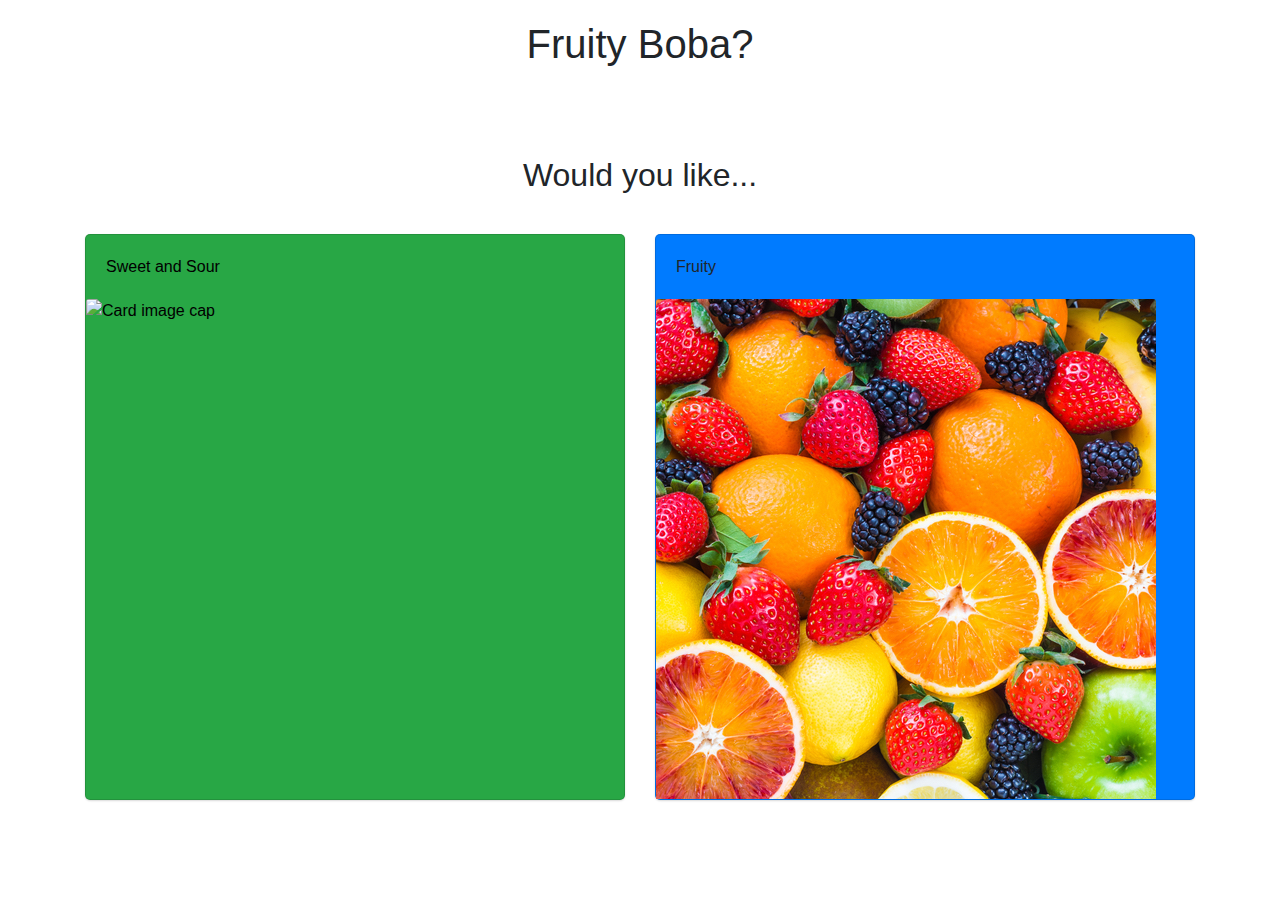
==== pages/fruity.html @ 81be018a "sth" ====
<!DOCTYPE html>
<html lang="en">
<head>
    <meta charset="UTF-8">
    <meta name="viewport" content="width=device-width, initial-scale=1.0">
    <meta http-equiv="X-UA-Compatible" content="ie=edge">
    <title>Boba Calculator</title>

    <link href="https://stackpath.bootstrapcdn.com/bootstrap/4.3.1/css/bootstrap.min.css" rel="stylesheet" integrity="sha384-ggOyR0iXCbMQv3Xipma34MD+dH/1fQ784/j6cY/iJTQUOhcWr7x9JvoRxT2MZw1T" crossorigin="anonymous">
    <link rel="stylesheet" type="text/css" href="/css/main.css">

    <script src="js/client.js"></script>

</head>
<body>

    <section id="header">
        <h1 class="text-center">Fruity Boba?</h1>
    </section>

    <section id="front-main">
        <div class="container">
            <div class="row">
                <div class="col">
                    <h2 class="text-center text-red" style="padding-bottom: 2rem;">Would you like...</h2>
                </div>
            </div>   
            <div class="row">
                <div class="col">                        
                    <a href="#">
                        <div class="card bg-success">
                            <div class="card-body">
                                Sweet and Sour
                            </div>
                            <img class="card-img-top" src="../picture/sweet and sour.jpg" alt="Card image cap">
                        </div>
                    </a>
                </div>
                <div class="col">
                    <div class="card bg-primary">
                        <div class="card-body">
                            Fruity
                        </div>
                        <img class="card-img-top" src="../picture/fruit.jpg" alt="Card image cap">
                    </div>
                </div>
            </div>         
        </div>
    </section>
   

</body>
</html>
---- css/main.css ----
a {
    color: black;   

}

a:hover {
    text-decoration: none;
    color: black;
}


#header {
    padding-top: 20px;
}

#front-main {
    padding-top: 5rem;
}

.card {
    box-shadow: 0 1px 2px rgba(0,0,0,0.15); 
    border-radius: 5px;
    transition: all .6s cubic-bezier(0.165, 0.84, 0.44, 1);
}

.card:hover {
    transform: scale(1.05, 1.25);
}

.card img {
    width: 500px;
    height: 500px;
}
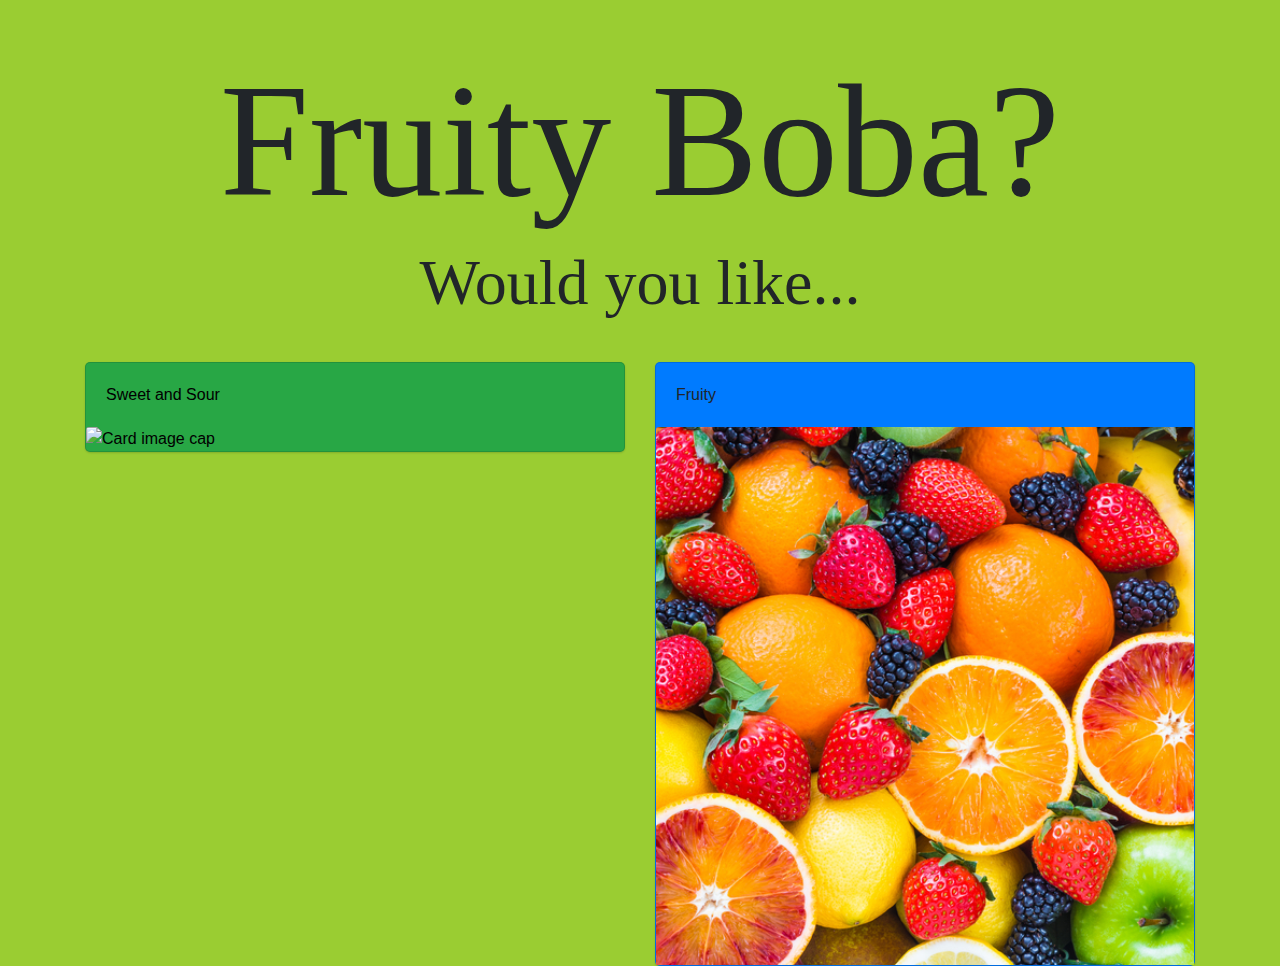
==== commit 44ae164f: "sth" ====
--- a/pages/fruity.html
+++ b/pages/fruity.html
@@ -1,5 +1,6 @@
 <!DOCTYPE html>
 <html lang="en">
+    <body style = "background-color:yellowgreen"
 <head>
     <meta charset="UTF-8">
     <meta name="viewport" content="width=device-width, initial-scale=1.0">
@@ -32,7 +33,7 @@
                             <div class="card-body">
                                 Sweet and Sour
                             </div>
-                            <img class="card-img-top" src="../picture/sweet and sour.jpg" alt="Card image cap">
+                            <img class="card-img-top" src="https://cdnimg.webstaurantstore.com/images/products/large/78290/1671999.jpg" alt="Card image cap">
                         </div>
                     </a>
                 </div>
--- a/css/main.css
+++ b/css/main.css
@@ -10,11 +10,21 @@
 
 
 #header {
-    padding-top: 20px;
+    padding-top: 45px;
+    font-family: fantasy;
+}
+
+#header h1 {
+    font-size: 10rem;
+}
+
+#headersweet {
+    font-family: cursive;
+    font-size: 50rem;
 }
 
 #front-main {
-    padding-top: 5rem;
+    padding-top: 0.01rem;
 }
 
 .card {
@@ -26,8 +36,7 @@
 .card:hover {
     transform: scale(1.05, 1.25);
 }
-
-.card img {
-    width: 500px;
-    height: 500px;
+h2 {
+    font-family: fantasy;
+    font-size: 4rem;
 }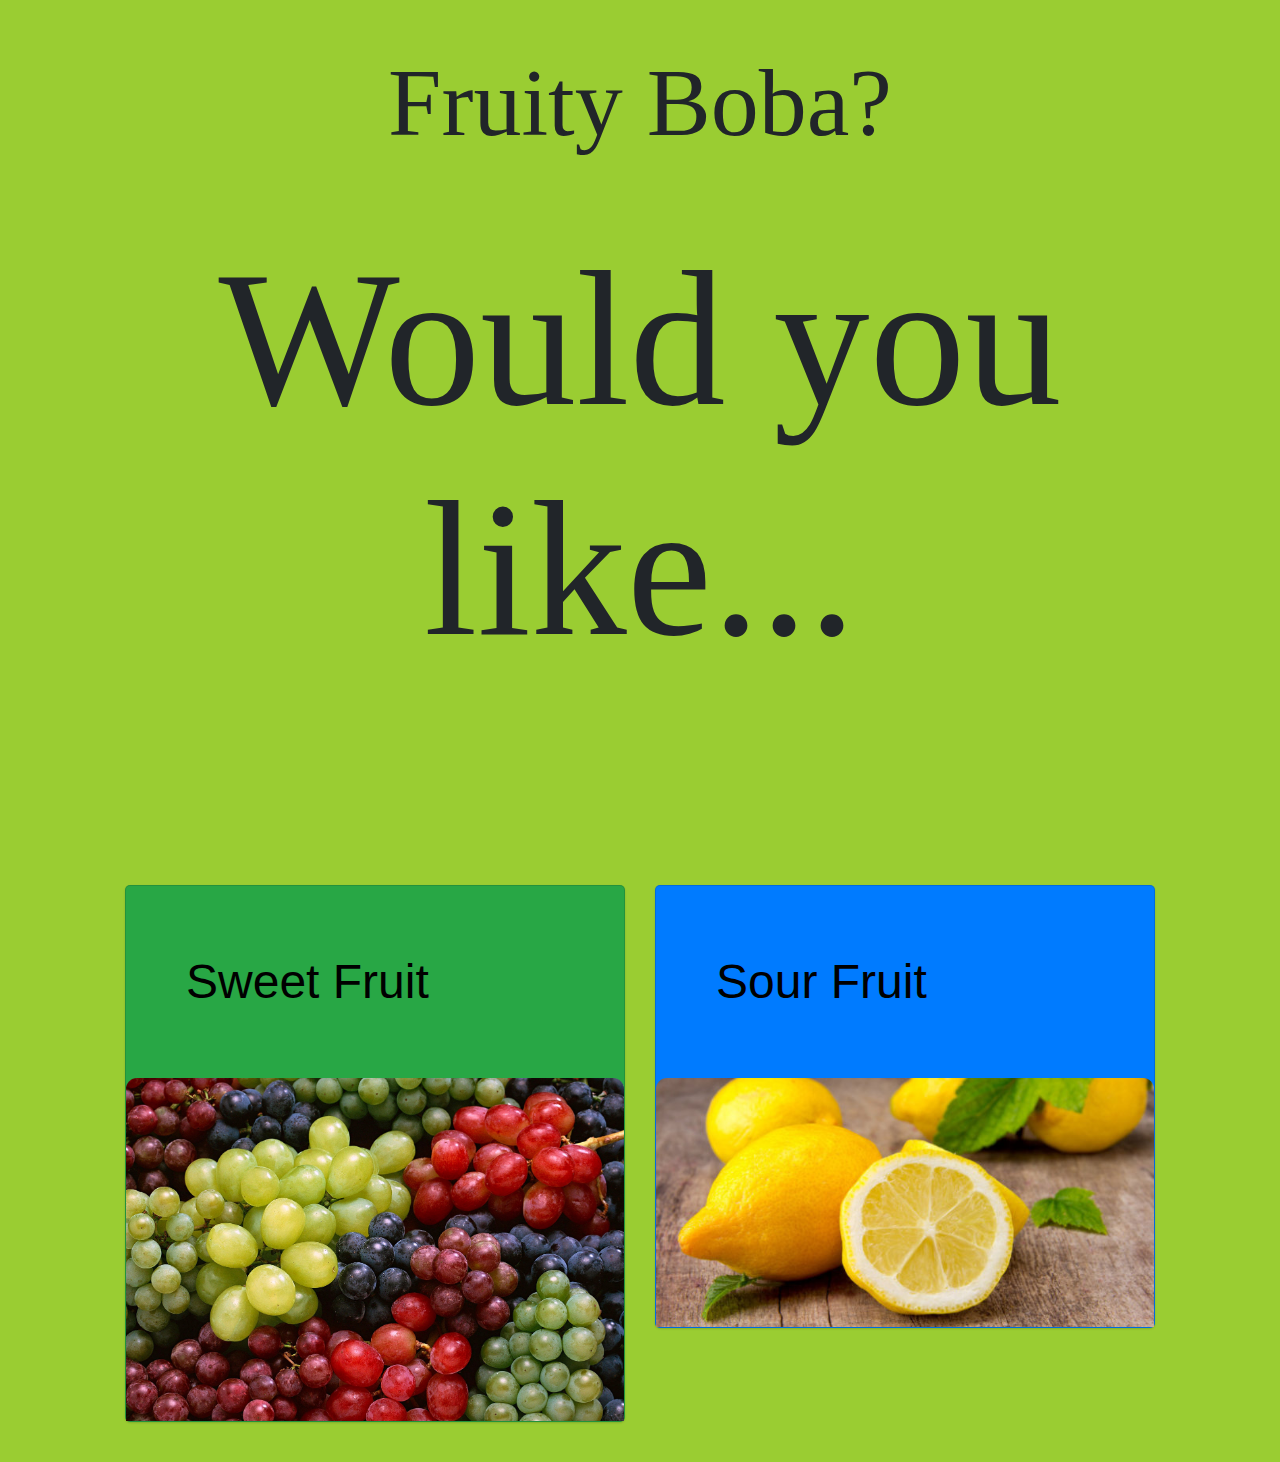
==== commit 304e921f: "update" ====
--- a/pages/fruity.html
+++ b/pages/fruity.html
@@ -28,22 +28,24 @@
             </div>   
             <div class="row">
                 <div class="col">                        
-                    <a href="#">
+                    <a href="/pages/sweetFruit.html">
                         <div class="card bg-success">
                             <div class="card-body">
-                                Sweet and Sour
+                                Sweet Fruit
                             </div>
-                            <img class="card-img-top" src="https://cdnimg.webstaurantstore.com/images/products/large/78290/1671999.jpg" alt="Card image cap">
+                            <img class="card-img-top" src="/picture/sweetFruit.jpg"" alt="Card image cap">
                         </div>
                     </a>
                 </div>
                 <div class="col">
-                    <div class="card bg-primary">
-                        <div class="card-body">
-                            Fruity
+                    <a href="/pages/sourFruit.html">
+                        <div class="card bg-primary">
+                            <div class="card-body">
+                                Sour Fruit
+                            </div>
+                            <img class="card-img-top" src="/picture/sour.jpg" alt="Card image cap">
                         </div>
-                        <img class="card-img-top" src="../picture/fruit.jpg" alt="Card image cap">
-                    </div>
+                    </a>
                 </div>
             </div>         
         </div>
--- a/css/main.css
+++ b/css/main.css
@@ -1,3 +1,10 @@
+html {
+    font-family: 'Source Sans Pro', sans-serif;
+    font-size: 48px;
+    font-weight: 600;
+    line-height: 1;
+  }
+
 a {
     color: black;   
 
@@ -15,7 +22,7 @@
 }
 
 #header h1 {
-    font-size: 10rem;
+    font-size: 2rem;
 }
 
 #headersweet {
@@ -31,12 +38,56 @@
     box-shadow: 0 1px 2px rgba(0,0,0,0.15); 
     border-radius: 5px;
     transition: all .6s cubic-bezier(0.165, 0.84, 0.44, 1);
+
 }
 
 .card:hover {
-    transform: scale(1.05, 1.25);
+    transform: scale(1.05, 1.05);
 }
 h2 {
     font-family: fantasy;
     font-size: 4rem;
-}+}
+
+p {
+    margin: 0;
+  }
+  
+  .cell {
+    margin-left: auto;
+    margin-right: auto;
+    max-width: 600px;
+  }
+  
+  .container {
+    display: flex;
+    height: 100vh;
+    flex-direction: column;
+    
+
+  .row {
+    padding: 40px;
+  }
+  
+  .row--bacon {
+    background-color: #feeee5;
+  }
+  
+
+.row {
+    padding: 40px;
+  }
+  
+  .row--bacon {
+    background-color: #feeee5;
+  }
+  
+  .row--emoji {
+    background-color: #9c2b38;
+  }
+  
+  .row--stars {
+    background-color: #0d0921;
+  }
+  
+  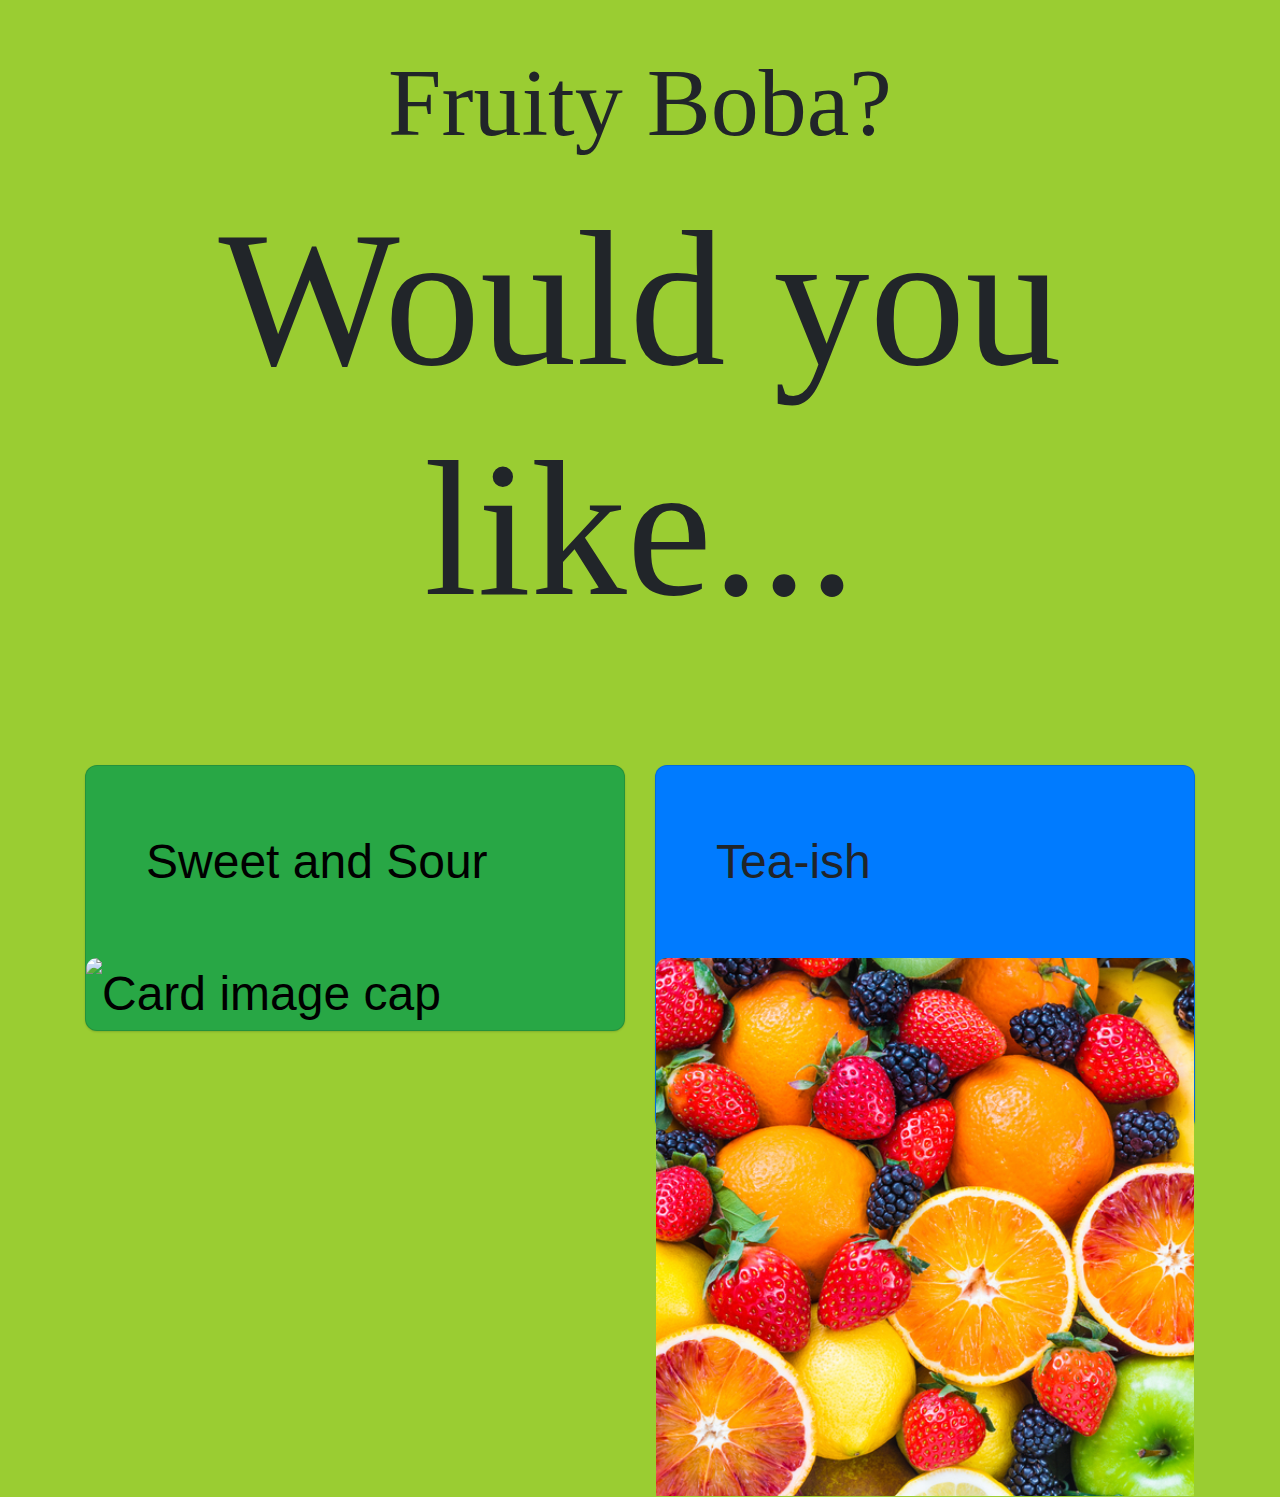
==== commit 93789d91: "Fix index styling" ====
--- a/pages/fruity.html
+++ b/pages/fruity.html
@@ -28,24 +28,22 @@
             </div>   
             <div class="row">
                 <div class="col">                        
-                    <a href="/pages/sweetFruit.html">
+                    <a href="#">
                         <div class="card bg-success">
                             <div class="card-body">
-                                Sweet Fruit
+                                Sweet and Sour
                             </div>
-                            <img class="card-img-top" src="/picture/sweetFruit.jpg"" alt="Card image cap">
+                            <img class="card-img-top" src="https://cdnimg.webstaurantstore.com/images/products/large/78290/1671999.jpg" alt="Card image cap">
                         </div>
                     </a>
                 </div>
                 <div class="col">
-                    <a href="/pages/sourFruit.html">
-                        <div class="card bg-primary">
-                            <div class="card-body">
-                                Sour Fruit
-                            </div>
-                            <img class="card-img-top" src="/picture/sour.jpg" alt="Card image cap">
+                    <div class="card bg-primary">
+                        <div class="card-body">
+                            Tea-ish
                         </div>
-                    </a>
+                        <img class="card-img-top" src="../picture/fruit.jpg" alt="Card image cap">
+                    </div>
                 </div>
             </div>         
         </div>
--- a/css/main.css
+++ b/css/main.css
@@ -7,7 +7,6 @@
 
 a {
     color: black;   
-
 }
 
 a:hover {
@@ -36,58 +35,29 @@
 
 .card {
     box-shadow: 0 1px 2px rgba(0,0,0,0.15); 
-    border-radius: 5px;
     transition: all .6s cubic-bezier(0.165, 0.84, 0.44, 1);
+    max-height: 50%;
+}
 
-}
+
 
 .card:hover {
     transform: scale(1.05, 1.05);
 }
+
+.card p {
+  font-size: 0.5rem;
+  font-weight: bold;  
+}
+
 h2 {
     font-family: fantasy;
     font-size: 4rem;
 }
 
-p {
-    margin: 0;
-  }
   
   .cell {
     margin-left: auto;
     margin-right: auto;
     max-width: 600px;
-  }
-  
-  .container {
-    display: flex;
-    height: 100vh;
-    flex-direction: column;
-    
-
-  .row {
-    padding: 40px;
-  }
-  
-  .row--bacon {
-    background-color: #feeee5;
-  }
-  
-
-.row {
-    padding: 40px;
-  }
-  
-  .row--bacon {
-    background-color: #feeee5;
-  }
-  
-  .row--emoji {
-    background-color: #9c2b38;
-  }
-  
-  .row--stars {
-    background-color: #0d0921;
-  }
-  
-  +  }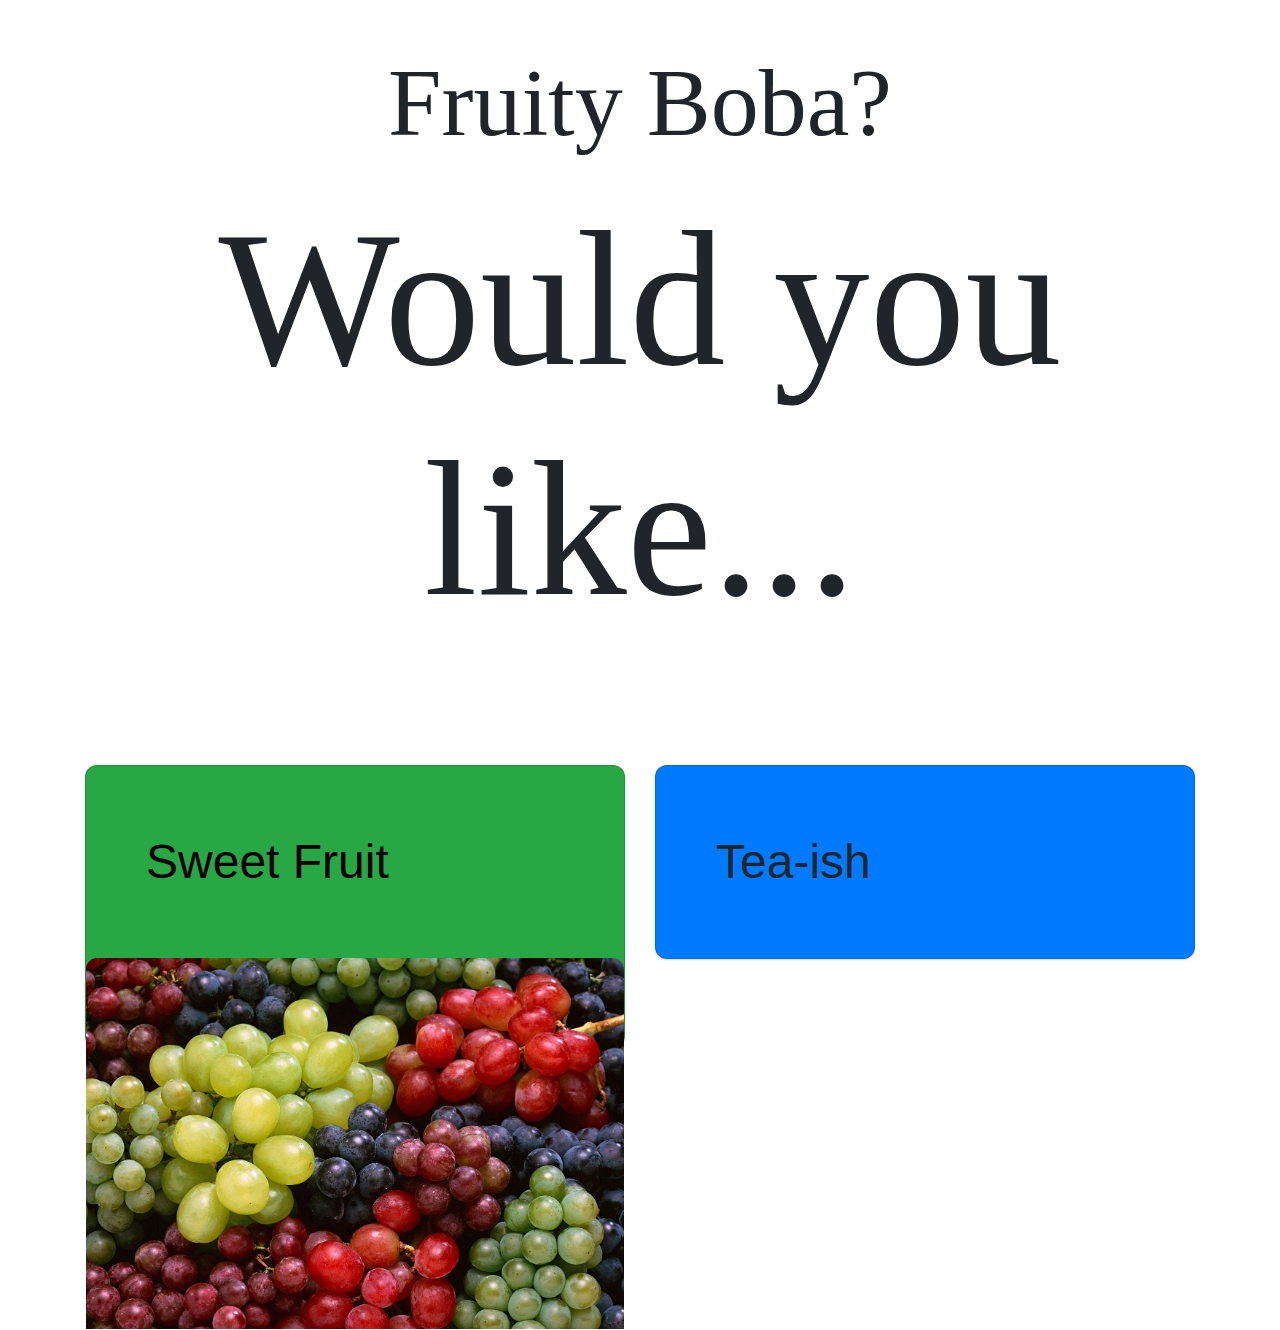
==== commit 0273ee84: "Resolve conflict" ====
--- a/pages/fruity.html
+++ b/pages/fruity.html
@@ -1,6 +1,5 @@
 <!DOCTYPE html>
 <html lang="en">
-    <body style = "background-color:yellowgreen"
 <head>
     <meta charset="UTF-8">
     <meta name="viewport" content="width=device-width, initial-scale=1.0">
@@ -28,12 +27,12 @@
             </div>   
             <div class="row">
                 <div class="col">                        
-                    <a href="#">
+                    <a href="/pages/sweetFruit.html">
                         <div class="card bg-success">
                             <div class="card-body">
-                                Sweet and Sour
+                                Sweet Fruit
                             </div>
-                            <img class="card-img-top" src="https://cdnimg.webstaurantstore.com/images/products/large/78290/1671999.jpg" alt="Card image cap">
+                            <img class="card-img-top" src="/picture/sweetFruit.jpg"" alt="Card image cap">
                         </div>
                     </a>
                 </div>
@@ -42,8 +41,7 @@
                         <div class="card-body">
                             Tea-ish
                         </div>
-                        <img class="card-img-top" src="../picture/fruit.jpg" alt="Card image cap">
-                    </div>
+                    </a>
                 </div>
             </div>         
         </div>
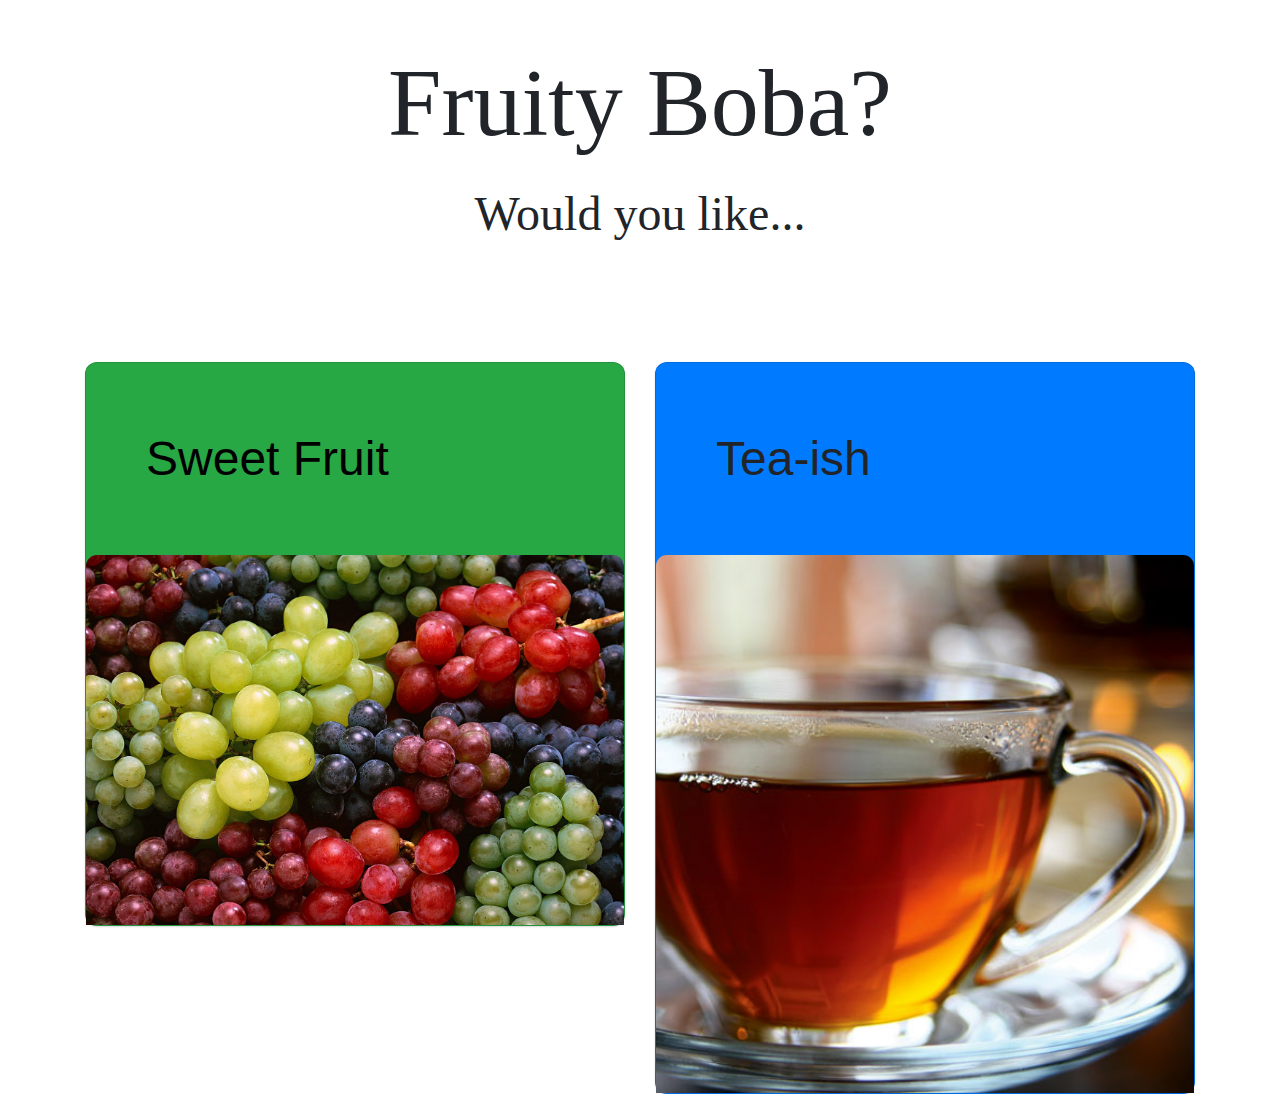
==== commit 840cd0fd: "Fix ds store" ====
--- a/pages/fruity.html
+++ b/pages/fruity.html
@@ -41,6 +41,8 @@
                         <div class="card-body">
                             Tea-ish
                         </div>
+                        <img class="card-img-top" src="/picture/tea.jpg" alt="Card image cap">
+
                     </a>
                 </div>
             </div>         
--- a/css/main.css
+++ b/css/main.css
@@ -7,6 +7,10 @@
 
 a {
     color: black;   
+}
+
+h2 {
+  font-size: 1rem !important;
 }
 
 a:hover {
@@ -36,7 +40,6 @@
 .card {
     box-shadow: 0 1px 2px rgba(0,0,0,0.15); 
     transition: all .6s cubic-bezier(0.165, 0.84, 0.44, 1);
-    max-height: 50%;
 }
 
 
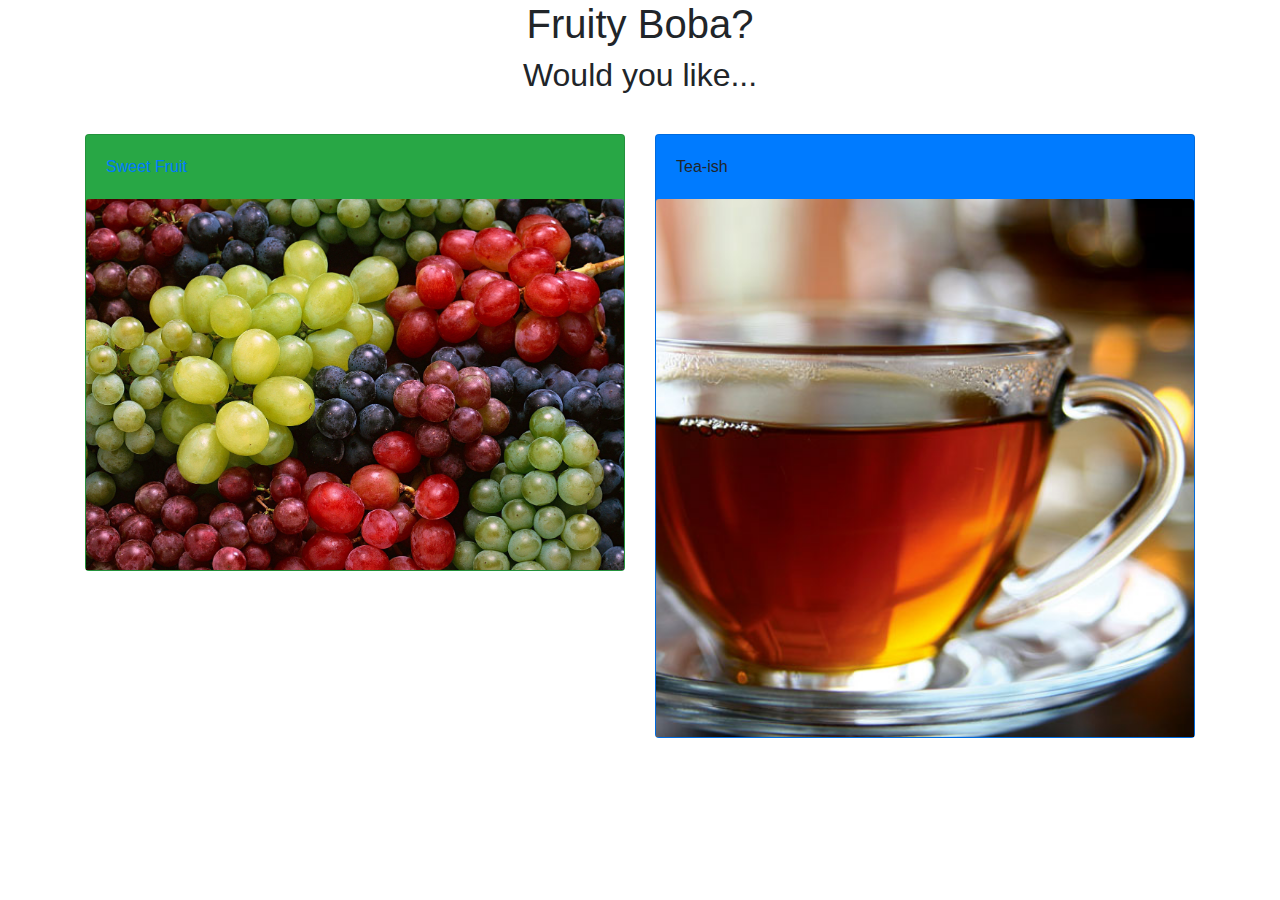
==== commit 17b45edb: "resolve conflict" ====
--- a/pages/fruity.html
+++ b/pages/fruity.html
@@ -7,7 +7,7 @@
     <title>Boba Calculator</title>
 
     <link href="https://stackpath.bootstrapcdn.com/bootstrap/4.3.1/css/bootstrap.min.css" rel="stylesheet" integrity="sha384-ggOyR0iXCbMQv3Xipma34MD+dH/1fQ784/j6cY/iJTQUOhcWr7x9JvoRxT2MZw1T" crossorigin="anonymous">
-    <link rel="stylesheet" type="text/css" href="/css/main.css">
+    <link rel="stylesheet" type="text/css" href="css/main.css">
 
     <script src="js/client.js"></script>
 
@@ -27,7 +27,7 @@
             </div>   
             <div class="row">
                 <div class="col">                        
-                    <a href="/pages/sweetFruit.html">
+                    <a href="pages/sweetFruit.html">
                         <div class="card bg-success">
                             <div class="card-body">
                                 Sweet Fruit
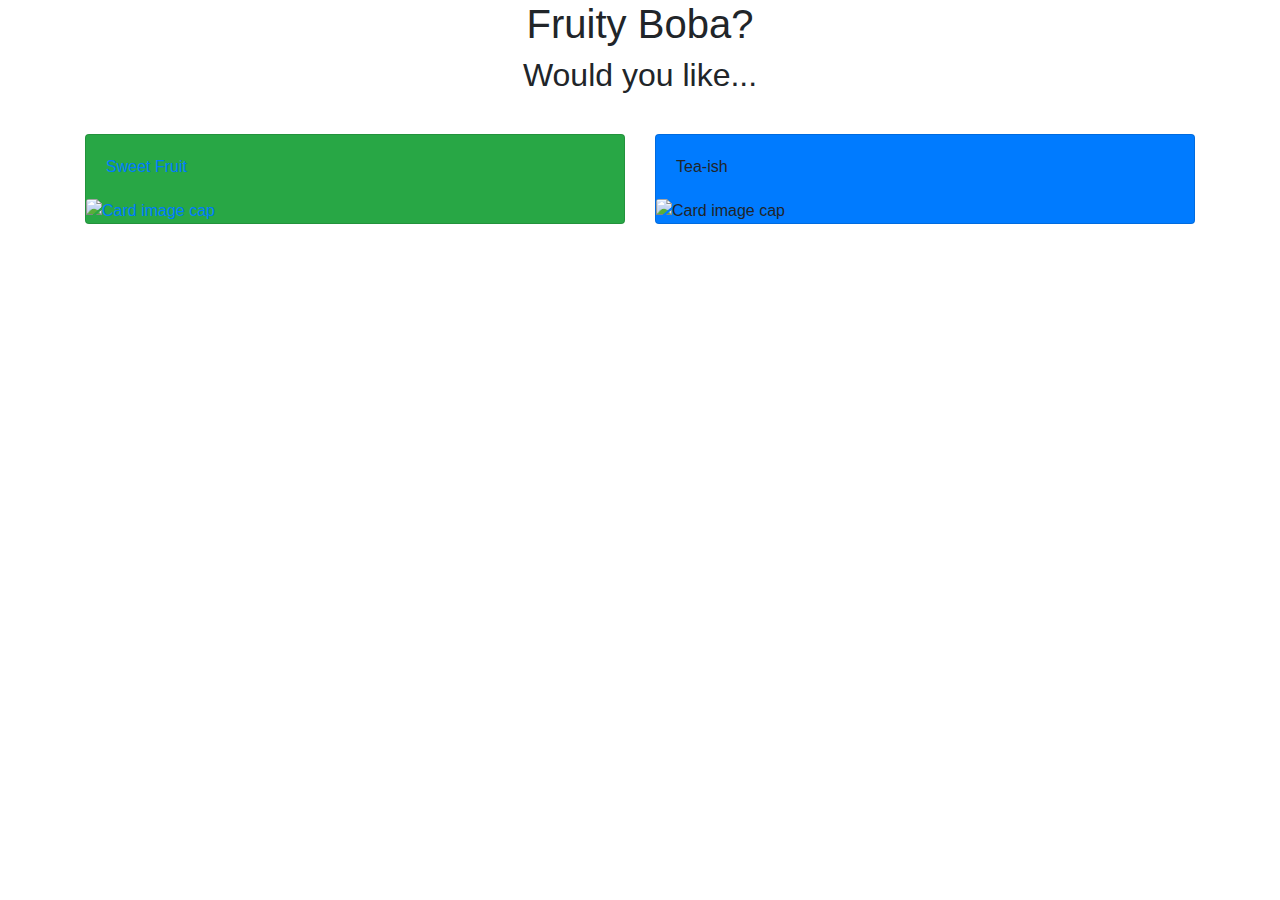
==== commit 3e29a70b: "Fix routing" ====
--- a/pages/fruity.html
+++ b/pages/fruity.html
@@ -32,7 +32,7 @@
                             <div class="card-body">
                                 Sweet Fruit
                             </div>
-                            <img class="card-img-top" src="/picture/sweetFruit.jpg"" alt="Card image cap">
+                            <img class="card-img-top" src="picture/sweetFruit.jpg"" alt="Card image cap">
                         </div>
                     </a>
                 </div>
@@ -41,7 +41,7 @@
                         <div class="card-body">
                             Tea-ish
                         </div>
-                        <img class="card-img-top" src="/picture/tea.jpg" alt="Card image cap">
+                        <img class="card-img-top" src="picture/tea.jpg" alt="Card image cap">
 
                     </a>
                 </div>
